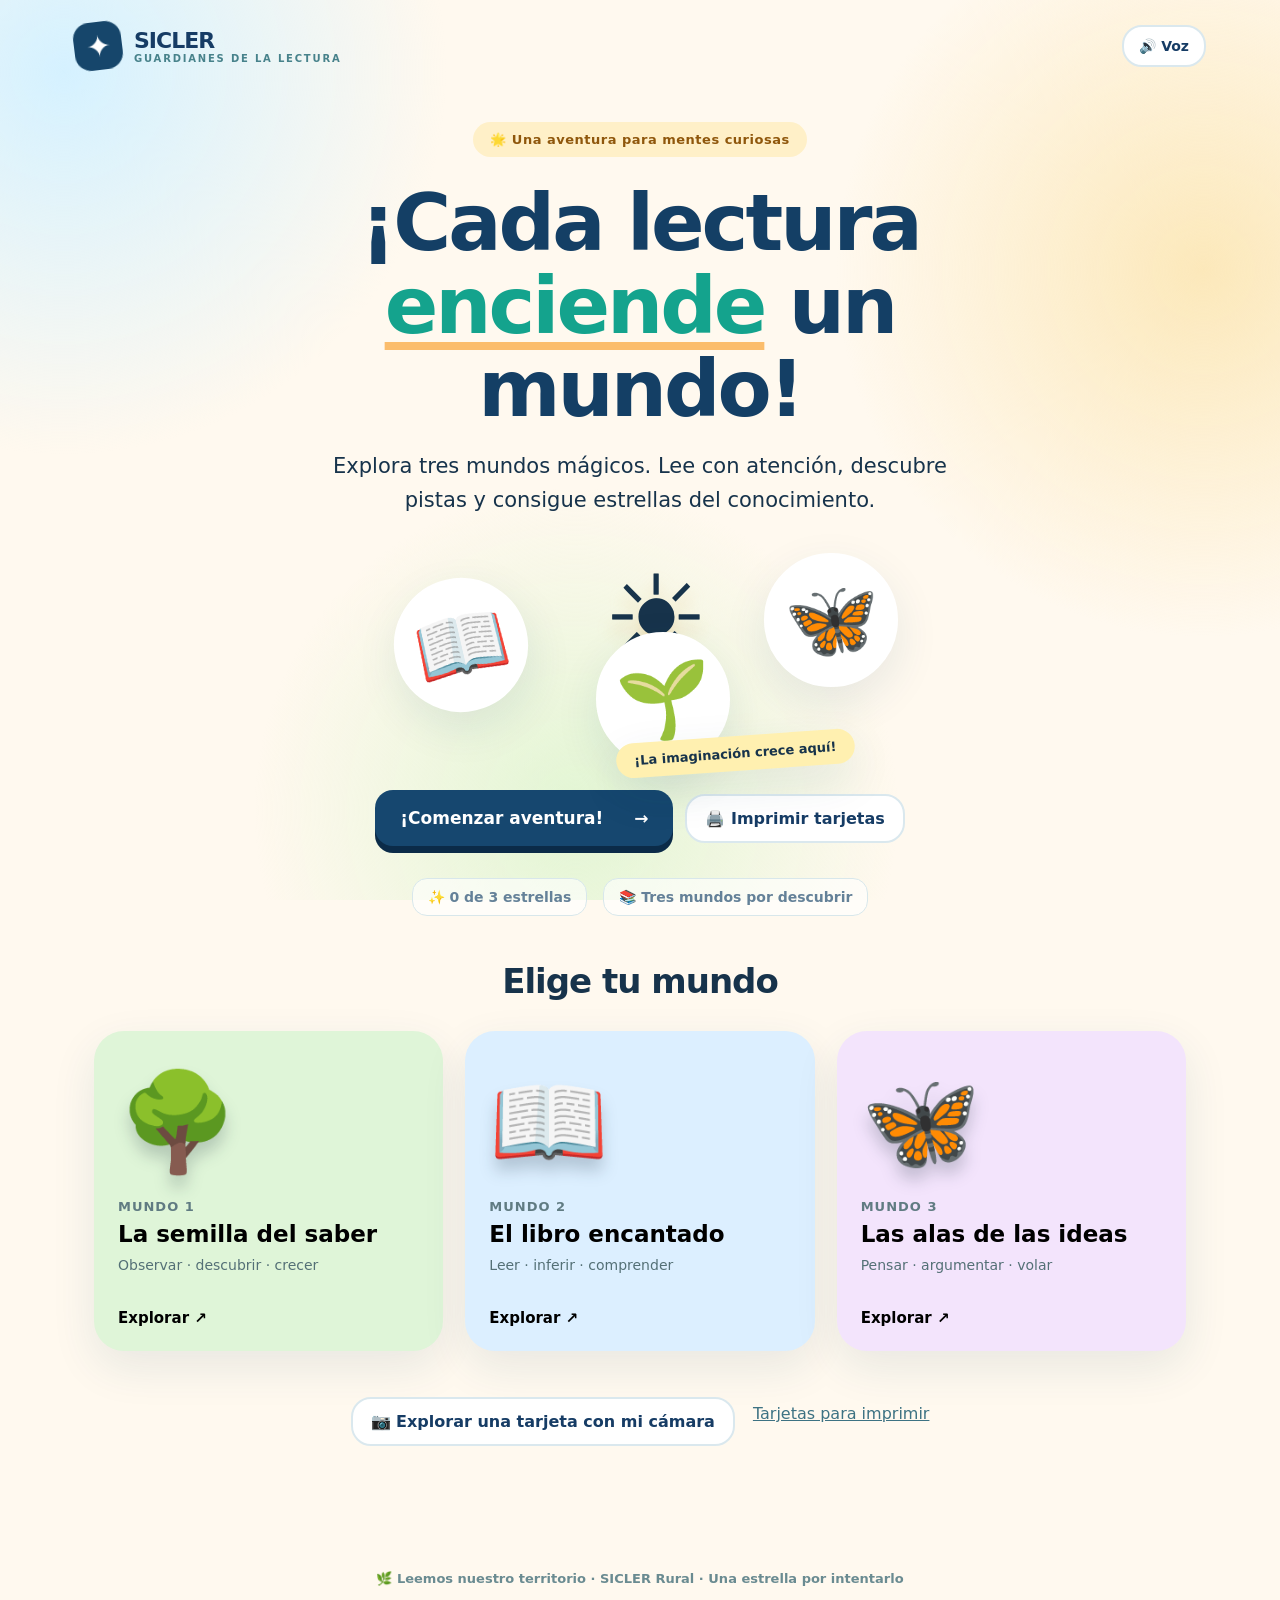
==== index.html @ 18a986d6 "Add files via upload" ====
<!doctype html><html lang="es"><head><meta charset="utf-8"><meta name="viewport" content="width=device-width,initial-scale=1,viewport-fit=cover"><meta name="theme-color" content="#123454"><meta name="description" content="Una aventura para leer, interpretar y descubrir cada día"><link rel="manifest" href="manifest.webmanifest"><link rel="icon" href="icon.svg" type="image/svg+xml"><link rel="stylesheet" href="style.css"><title>SICLER · Guardianes de la lectura</title></head><body><div class="blobs" aria-hidden="true"></div><header><a class="brand" href="./"><span class="brand-icon">✦</span><span>SICLER <small>GUARDIANES DE LA LECTURA</small></span></a><button id="sound" class="mini" type="button" aria-pressed="false" title="Activar voz">🔊 Voz</button></header><main><section id="home" class="view"><div class="eyebrow">🌟 Una aventura para mentes curiosas</div><h1>¡Cada lectura <em>enciende</em> un mundo!</h1><p class="lead">Explora tres mundos mágicos. Lee con atención, descubre pistas y consigue estrellas del conocimiento.</p><div class="hero-art" aria-hidden="true"><div class="sun">☀</div><span class="orb o1">📖</span><span class="orb o2">🦋</span><span class="orb o3">🌱</span><span class="hero-sticker">¡La imaginación crece aquí!</span></div><div class="hero-actions"><button class="primary" data-scene="semilla">¡Comenzar aventura! <span>→</span></button><a class="secondary" href="tarjetas.html">🖨️ Imprimir tarjetas</a></div><div class="stats"><span>✨ <b id="stars">0</b> de 3 estrellas</span><span>📚 Tres mundos por descubrir</span></div><h2 class="section-title">Elige tu mundo</h2><div class="world-grid"><button class="world plant" data-scene="semilla"><span class="w-emoji">🌳</span><span class="world-label">Mundo 1</span><strong>La semilla del saber</strong><small>Observar · descubrir · crecer</small><span class="open">Explorar ↗</span></button><button class="world book" data-scene="libro"><span class="w-emoji">📖</span><span class="world-label">Mundo 2</span><strong>El libro encantado</strong><small>Leer · inferir · comprender</small><span class="open">Explorar ↗</span></button><button class="world butterfly" data-scene="alas"><span class="w-emoji">🦋</span><span class="world-label">Mundo 3</span><strong>Las alas de las ideas</strong><small>Pensar · argumentar · volar</small><span class="open">Explorar ↗</span></button></div><div class="bottom-actions"><button id="openCamera" class="outlined">📷 Explorar una tarjeta con mi cámara</button><a class="muted-link" href="tarjetas.html">Tarjetas para imprimir</a></div></section><section id="experience" class="view hidden" aria-live="polite"><button class="back" id="back">← Volver a los mundos</button><div class="experience-card"><div class="scene-top"><span id="scene-tag" class="scene-tag"></span><span id="badge-state">⭐ Estrella por descubrir</span></div><div id="art" class="scene-art"></div><h2 id="scene-title"></h2><p id="scene-text" class="scene-text"></p><div class="story" id="story"></div><div class="question"><div class="q-label">💡 Reto de interpretación</div><h3 id="question"></h3><div id="choices" class="choices"></div><div id="feedback" class="feedback" role="status"></div></div><button class="primary next hidden" id="next">Explorar otro mundo →</button></div></section><section id="cameraView" class="view hidden"><button class="back" id="backCamera">← Volver</button><div class="experience-card"><span class="eyebrow">📷 Descubrimiento con cámara</span><h2>¡Apunta al color de tu tarjeta!</h2><p>Coloca la tarjeta frente a la cámara, con el cuadro de color dentro de la guía. Mantén el celular quieto.</p><div class="camera-box"><video id="video" autoplay muted playsinline></video><div class="aim" aria-hidden="true"><div class="aim-inner"></div></div><div class="cam-caption" id="camStatus">Preparando la cámara…</div></div><button id="cameraStop" class="outlined">Cerrar cámara</button><p class="subtle">Si la cámara no reconoce el marcador, también puedes elegir una experiencia:</p><div class="quick"><button data-scene="semilla">🟢 Semilla</button><button data-scene="libro">🔵 Libro</button><button data-scene="alas">🟣 Alas</button></div></div></section></main><footer>🌿 Leemos nuestro territorio · SICLER Rural · Una estrella por intentarlo</footer><script src="app.js" defer></script></body></html>
---- style.css ----
:root{--ink:#17334b;--blue:#163c65;--teal:#117d79;--cream:#fff9ef;--white:#fff;--orange:#ffbb64;--shadow:0 16px 45px #16456a19}*{box-sizing:border-box}html{scroll-behavior:smooth}body{margin:0;background:var(--cream);font-family:ui-rounded,"Trebuchet MS",system-ui,sans-serif;color:var(--ink);min-height:100vh;overflow-x:hidden}button,a{font:inherit}button{cursor:pointer}button:focus-visible,a:focus-visible{outline:4px solid #f6a73f;outline-offset:4px}.blobs{position:fixed;z-index:-1;inset:0;background:radial-gradient(circle at 5% 8%,#d5f1ff 0,transparent 26%),radial-gradient(circle at 94% 30%,#fce8ba 0,transparent 27%),radial-gradient(circle at 45% 90%,#e2f5d3 0,transparent 30%)}header{max-width:1180px;margin:auto;display:flex;justify-content:space-between;align-items:center;padding:22px 24px}.brand{display:flex;gap:12px;align-items:center;color:var(--blue);text-decoration:none;font-size:22px;font-weight:900;letter-spacing:-1px}.brand small{display:block;font-size:10px;letter-spacing:1.8px;color:#47828b}.brand-icon{display:grid;place-items:center;background:#16466b;color:white;width:48px;height:48px;border-radius:16px;font-size:30px;transform:rotate(-7deg)}.mini,.outlined,.secondary{border:2px solid #dae8ee;color:var(--blue);background:#fff;border-radius:20px;padding:13px 18px;font-weight:800;text-decoration:none}.mini{font-size:14px;padding:11px 15px}main{max-width:1140px;margin:auto;padding:16px 24px 70px}.view{animation:appear .35s ease both}.hidden{display:none!important}.eyebrow{display:inline-block;border-radius:100px;background:#fff0c8;color:#8f570c;font-size:13px;font-weight:900;padding:10px 17px;letter-spacing:.5px}h1{font-size:clamp(40px,7vw,79px);letter-spacing:-3px;line-height:1.05;max-width:840px;margin:25px auto 18px;text-align:center;color:#143f65}h1 em{color:#14a38d;font-style:normal;text-decoration:underline;text-decoration-color:#fbbd6c;text-decoration-thickness:8px;text-underline-offset:9px}.lead{font-size:clamp(16px,2.2vw,21px);line-height:1.65;text-align:center;max-width:650px;margin:0 auto}.view#home>.eyebrow{display:table;margin:14px auto}.hero-art{height:248px;position:relative;margin:10px auto 14px;max-width:630px}.sun{position:absolute;left:44%;top:9%;font-size:120px;filter:drop-shadow(0 12px 8px #e8b16455);animation:bob 5s ease-in-out infinite}.orb{position:absolute;background:#fff;border:7px solid white;border-radius:50%;width:134px;height:134px;display:grid;place-items:center;font-size:76px;box-shadow:var(--shadow);animation:bob 4s ease-in-out infinite}.o1{left:11%;top:20%;transform:rotate(-13deg)}.o2{right:9%;top:10%;animation-delay:.5s}.o3{left:43%;top:42%;animation-delay:1s}.hero-sticker{position:absolute;bottom:5px;right:16%;background:#fff0b0;border-radius:50px;padding:10px 18px;font-weight:900;transform:rotate(-4deg);box-shadow:var(--shadow);font-size:13px}.hero-actions{display:flex;gap:12px;align-items:center;justify-content:center;flex-wrap:wrap}.primary{background:#16476f;color:white;border:0;border-radius:18px;padding:18px 25px;font-size:17px;font-weight:900;box-shadow:0 7px 0 #0b2b48;transition:transform .2s}.primary:hover{transform:translateY(-3px)}.primary:active{transform:translateY(5px);box-shadow:0 2px 0 #0b2b48}.primary span{margin-left:25px}.stats{display:flex;flex-wrap:wrap;justify-content:center;gap:16px;color:#648198;margin:32px 0 45px;font-size:14px;font-weight:800}.stats span{border:1px solid #d8e7eb;padding:10px 15px;border-radius:15px;background:#fff9}.section-title{font-size:clamp(24px,3vw,34px);letter-spacing:-1px;text-align:center}.world-grid{display:grid;grid-template-columns:repeat(3,1fr);gap:22px;margin:30px 0}.world{min-height:320px;display:flex;flex-direction:column;text-align:left;border:2px solid transparent;padding:22px;border-radius:30px;box-shadow:var(--shadow);transition:transform .22s,box-shadow .22s}.world:hover{transform:translateY(-7px);box-shadow:0 22px 40px #193d6140}.plant{background:#dff5d8}.book{background:#dcefff}.butterfly{background:#f3e4fc}.w-emoji{font-size:96px;text-align:center;filter:drop-shadow(0 12px 8px #1233);line-height:1.4}.world-label{font-size:13px;font-weight:900;color:#607b82;margin-top:10px;text-transform:uppercase;letter-spacing:1px}.world strong{font-size:23px;line-height:1.2;margin:7px 0}.world small{font-size:14px;line-height:1.4;color:#547076}.open{font-size:15px;font-weight:900;margin-top:auto;padding-top:22px}.bottom-actions{display:flex;justify-content:center;align-items:center;flex-wrap:wrap;gap:18px;margin:30px}.muted-link{color:#3d7283}.back{border:0;background:transparent;color:#245d78;font-weight:900;padding:13px 0 22px}.experience-card{max-width:800px;margin:auto;border-radius:32px;background:#fff;padding:clamp(20px,4vw,44px);box-shadow:var(--shadow)}.experience-card h2{text-align:center;font-size:clamp(27px,5vw,42px);margin:15px 0}.scene-top{display:flex;justify-content:space-between;align-items:center;gap:10px;font-size:13px;font-weight:900;color:#728a96}.scene-tag{background:#e7f4ed;color:#2d7760;padding:9px 14px;border-radius:100px}.scene-art{height:260px;border-radius:26px;background:linear-gradient(145deg,#c7f4e7,#f8eab1);display:grid;place-items:center;position:relative;overflow:hidden}.scene-art.book-bg{background:linear-gradient(135deg,#b8e6fc,#fff4d7)}.scene-art.ala-bg{background:linear-gradient(135deg,#e6d3fc,#ffe5ef)}.scene-art .big-art{font-size:clamp(110px,24vw,174px);animation:float 3.3s ease-in-out infinite;filter:drop-shadow(0 18px 5px #1232)}.sparkle{position:absolute;font-size:34px;animation:bob 3s ease-in-out infinite}.s1{top:10%;left:15%}.s2{top:30%;right:12%;animation-delay:1s}.s3{bottom:8%;left:32%;animation-delay:2s}.scene-text{text-align:center;font-weight:700;color:#4f7180;line-height:1.6}.story{margin:24px 0;background:#f1f9fb;border-left:5px solid #4db9bc;border-radius:15px;padding:19px 21px;line-height:1.8;font-size:17px}.question{background:#fff8e9;padding:23px;border-radius:24px}.q-label{font-size:13px;color:#a76b1b;font-weight:900;text-transform:uppercase}.question h3{font-size:22px;line-height:1.4}.choices{display:grid;gap:10px}.choice{border:2px solid #e6d9c4;border-radius:16px;background:white;padding:17px 18px;text-align:left;font-weight:800;color:#244761;transition:background .15s}.choice:hover{background:#f8f0dc}.choice.correct{border-color:#2eaf79;background:#dcfce8}.choice.wrong{border-color:#e49e81;background:#ffede5}.choice:disabled{cursor:default}.feedback{font-weight:850;min-height:26px;margin-top:12px;line-height:1.5}.next{display:block;margin:25px auto 0}.camera-box{height:330px;background:#153649;border-radius:22px;position:relative;overflow:hidden}.camera-box video{width:100%;height:100%;object-fit:cover}.aim{position:absolute;inset:12%;border:4px dashed #ffde87;border-radius:24px;display:grid;place-items:center;pointer-events:none}.aim-inner{width:110px;height:110px;border:3px solid #fff;border-radius:20px;box-shadow:0 0 40px #fff8}.cam-caption{position:absolute;bottom:0;left:0;right:0;padding:12px;background:#14394adf;text-align:center;color:white;font-weight:800}.subtle{font-size:14px;color:#637c85}.quick{display:flex;gap:8px;flex-wrap:wrap}.quick button{background:#eaf4f5;border:0;padding:12px 15px;border-radius:14px;font-weight:850}.outlined{margin-top:16px}footer{text-align:center;padding:25px;color:#6a8b91;font-size:13px;font-weight:750}@keyframes bob{50%{translate:0 -14px}}@keyframes float{50%{transform:translateY(-12px) rotate(4deg)}}@keyframes appear{from{opacity:0;transform:translateY(13px)}to{opacity:1;transform:translateY(0)}}@media(max-width:720px){header{padding:14px 16px}.brand{font-size:17px}.brand small{font-size:8px}.brand-icon{width:40px;height:40px}.hero-art{height:220px}.orb{width:100px;height:100px;font-size:60px}.sun{font-size:90px}.hero-sticker{right:4%;bottom:4px}.world-grid{grid-template-columns:1fr;gap:13px}.world{min-height:155px;display:grid;grid-template-columns:105px 1fr;column-gap:8px;align-items:center}.w-emoji{grid-row:1/5;font-size:76px}.world-label{margin:0}.world strong{font-size:21px}.open{padding:0}.experience-card{padding:18px}.story{font-size:16px}.stats{margin-bottom:22px}}@media(prefers-reduced-motion:reduce){*,*:before,*:after{animation:none!important;transition:none!important;scroll-behavior:auto!important}}
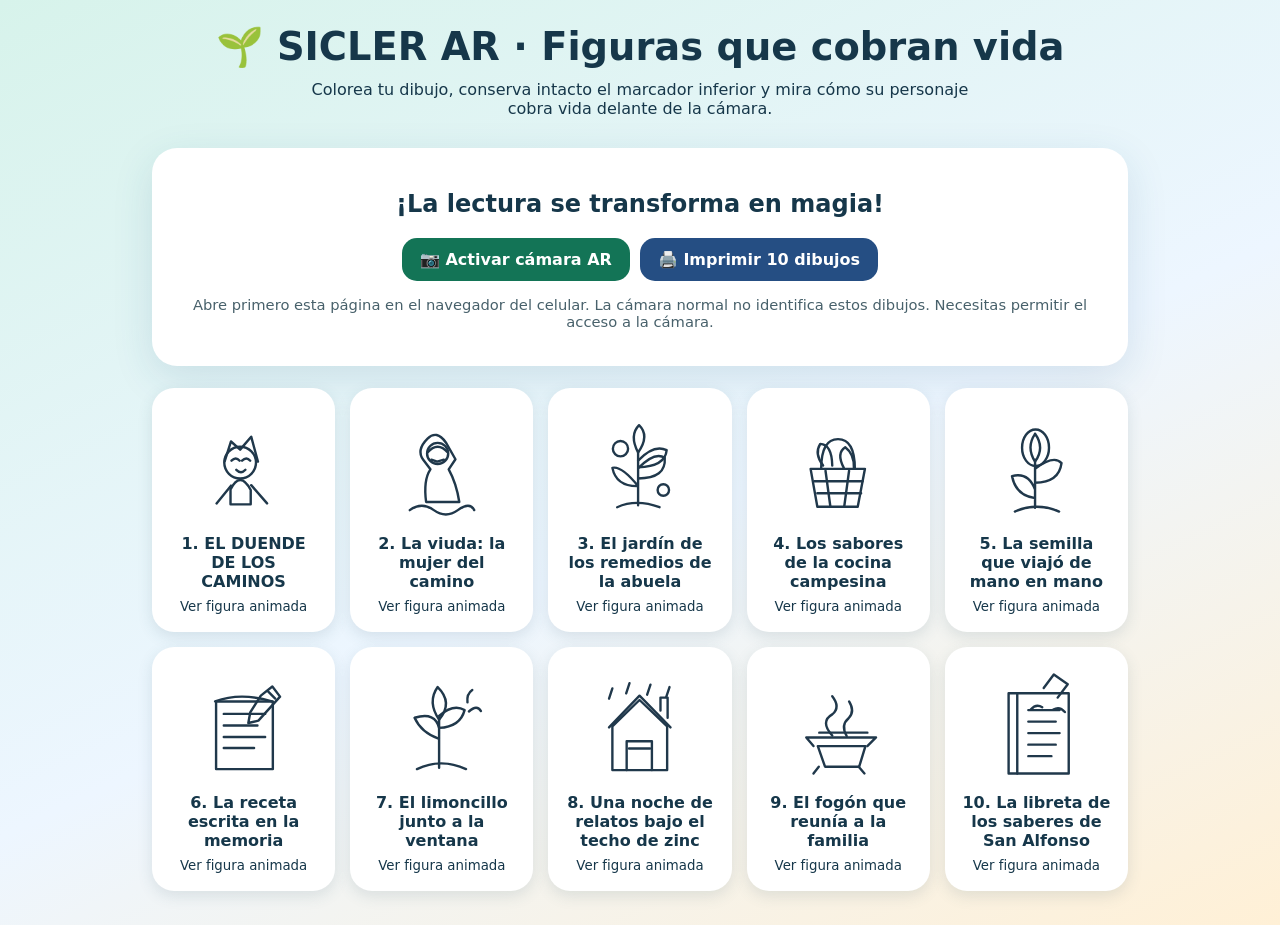
==== commit b6bc71e9: "Add files via upload" ====
--- a/index.html
+++ b/index.html
@@ -1 +1 @@
-<!doctype html><html lang="es"><head><meta charset="utf-8"><meta name="viewport" content="width=device-width,initial-scale=1,viewport-fit=cover"><meta name="theme-color" content="#123454"><meta name="description" content="Una aventura para leer, interpretar y descubrir cada día"><link rel="manifest" href="manifest.webmanifest"><link rel="icon" href="icon.svg" type="image/svg+xml"><link rel="stylesheet" href="style.css"><title>SICLER · Guardianes de la lectura</title></head><body><div class="blobs" aria-hidden="true"></div><header><a class="brand" href="./"><span class="brand-icon">✦</span><span>SICLER <small>GUARDIANES DE LA LECTURA</small></span></a><button id="sound" class="mini" type="button" aria-pressed="false" title="Activar voz">🔊 Voz</button></header><main><section id="home" class="view"><div class="eyebrow">🌟 Una aventura para mentes curiosas</div><h1>¡Cada lectura <em>enciende</em> un mundo!</h1><p class="lead">Explora tres mundos mágicos. Lee con atención, descubre pistas y consigue estrellas del conocimiento.</p><div class="hero-art" aria-hidden="true"><div class="sun">☀</div><span class="orb o1">📖</span><span class="orb o2">🦋</span><span class="orb o3">🌱</span><span class="hero-sticker">¡La imaginación crece aquí!</span></div><div class="hero-actions"><button class="primary" data-scene="semilla">¡Comenzar aventura! <span>→</span></button><a class="secondary" href="tarjetas.html">🖨️ Imprimir tarjetas</a></div><div class="stats"><span>✨ <b id="stars">0</b> de 3 estrellas</span><span>📚 Tres mundos por descubrir</span></div><h2 class="section-title">Elige tu mundo</h2><div class="world-grid"><button class="world plant" data-scene="semilla"><span class="w-emoji">🌳</span><span class="world-label">Mundo 1</span><strong>La semilla del saber</strong><small>Observar · descubrir · crecer</small><span class="open">Explorar ↗</span></button><button class="world book" data-scene="libro"><span class="w-emoji">📖</span><span class="world-label">Mundo 2</span><strong>El libro encantado</strong><small>Leer · inferir · comprender</small><span class="open">Explorar ↗</span></button><button class="world butterfly" data-scene="alas"><span class="w-emoji">🦋</span><span class="world-label">Mundo 3</span><strong>Las alas de las ideas</strong><small>Pensar · argumentar · volar</small><span class="open">Explorar ↗</span></button></div><div class="bottom-actions"><button id="openCamera" class="outlined">📷 Explorar una tarjeta con mi cámara</button><a class="muted-link" href="tarjetas.html">Tarjetas para imprimir</a></div></section><section id="experience" class="view hidden" aria-live="polite"><button class="back" id="back">← Volver a los mundos</button><div class="experience-card"><div class="scene-top"><span id="scene-tag" class="scene-tag"></span><span id="badge-state">⭐ Estrella por descubrir</span></div><div id="art" class="scene-art"></div><h2 id="scene-title"></h2><p id="scene-text" class="scene-text"></p><div class="story" id="story"></div><div class="question"><div class="q-label">💡 Reto de interpretación</div><h3 id="question"></h3><div id="choices" class="choices"></div><div id="feedback" class="feedback" role="status"></div></div><button class="primary next hidden" id="next">Explorar otro mundo →</button></div></section><section id="cameraView" class="view hidden"><button class="back" id="backCamera">← Volver</button><div class="experience-card"><span class="eyebrow">📷 Descubrimiento con cámara</span><h2>¡Apunta al color de tu tarjeta!</h2><p>Coloca la tarjeta frente a la cámara, con el cuadro de color dentro de la guía. Mantén el celular quieto.</p><div class="camera-box"><video id="video" autoplay muted playsinline></video><div class="aim" aria-hidden="true"><div class="aim-inner"></div></div><div class="cam-caption" id="camStatus">Preparando la cámara…</div></div><button id="cameraStop" class="outlined">Cerrar cámara</button><p class="subtle">Si la cámara no reconoce el marcador, también puedes elegir una experiencia:</p><div class="quick"><button data-scene="semilla">🟢 Semilla</button><button data-scene="libro">🔵 Libro</button><button data-scene="alas">🟣 Alas</button></div></div></section></main><footer>🌿 Leemos nuestro territorio · SICLER Rural · Una estrella por intentarlo</footer><script src="app.js" defer></script></body></html>+<!doctype html><html lang="es"><head><meta charset="utf-8"><meta name="viewport" content="width=device-width,initial-scale=1"><meta name="theme-color" content="#137456"><title>SICLER AR · Figuras que cobran vida</title><link rel="stylesheet" href="assets/style.css"></head><body><header><h1>🌱 SICLER AR · Figuras que cobran vida</h1><p>Colorea tu dibujo, conserva intacto el marcador inferior y mira cómo su personaje cobra vida delante de la cámara.</p></header><main><section class="hero"><h2>¡La lectura se transforma en magia!</h2><div class="buttons"><button class="btn" id="start">📷 Activar cámara AR</button><a class="btn secondary" href="tarjetas.html">🖨️ Imprimir 10 dibujos</a></div><p class="note">Abre primero esta página en el navegador del celular. La cámara normal no identifica estos dibujos. Necesitas permitir el acceso a la cámara.</p></section><section class="cards" id="cards"><button class="tile" data-id="1"><img src="assets/figura-01.svg" alt="Dibujo de Duende del bosque"><strong>1. EL DUENDE DE LOS CAMINOS</strong><small>Ver figura animada</small></button><button class="tile" data-id="2"><img src="assets/figura-02.svg" alt="Dibujo de Figura del camino"><strong>2. La viuda: la mujer del camino</strong><small>Ver figura animada</small></button><button class="tile" data-id="3"><img src="assets/figura-03.svg" alt="Dibujo de Jardín medicinal"><strong>3. El jardín de los remedios de la abuela</strong><small>Ver figura animada</small></button><button class="tile" data-id="4"><img src="assets/figura-04.svg" alt="Dibujo de Canasta campesina"><strong>4. Los sabores de la cocina campesina</strong><small>Ver figura animada</small></button><button class="tile" data-id="5"><img src="assets/figura-05.svg" alt="Dibujo de Semilla viajera"><strong>5. La semilla que viajó de mano en mano</strong><small>Ver figura animada</small></button><button class="tile" data-id="6"><img src="assets/figura-06.svg" alt="Dibujo de Receta de la memoria"><strong>6. La receta escrita en la memoria</strong><small>Ver figura animada</small></button><button class="tile" data-id="7"><img src="assets/figura-07.svg" alt="Dibujo de Planta de limoncillo"><strong>7. El limoncillo junto a la ventana</strong><small>Ver figura animada</small></button><button class="tile" data-id="8"><img src="assets/figura-08.svg" alt="Dibujo de Casa bajo la lluvia"><strong>8. Una noche de relatos bajo el techo de zinc</strong><small>Ver figura animada</small></button><button class="tile" data-id="9"><img src="assets/figura-09.svg" alt="Dibujo de Fogón familiar"><strong>9. El fogón que reunía a la familia</strong><small>Ver figura animada</small></button><button class="tile" data-id="10"><img src="assets/figura-10.svg" alt="Dibujo de Libreta de San Alfonso"><strong>10. La libreta de los saberes de San Alfonso</strong><small>Ver figura animada</small></button></section></main><section class="screen" id="screen"><video id="camera" playsinline autoplay muted></video><div class="overlay"><div id="figure" class="figure"><img id="living" alt="Figura animada"></div></div><div id="status">Apunta al marcador de color debajo del dibujo. No lo colorees.</div><button id="close" aria-label="Cerrar">×</button><div id="caption" class="sceneCaption"></div></section><script src="assets/app.js" defer></script></body></html>
--- a/assets/style.css
+++ b/assets/style.css
@@ -0,0 +1 @@
+*{box-sizing:border-box}body{margin:0;font-family:system-ui,Arial,sans-serif;color:#16374a;background:linear-gradient(155deg,#d7f3eb,#edf6ff 55%,#fff0d6);min-height:100vh}header{text-align:center;padding:24px 15px 8px}h1{margin:0;font-size:clamp(1.55rem,5vw,2.4rem)}header p{margin:10px auto;max-width:700px}main{max-width:1000px;margin:auto;padding:12px}.hero{background:white;border-radius:25px;box-shadow:0 12px 40px #215b7f22;padding:22px;text-align:center}.buttons{display:flex;justify-content:center;gap:10px;flex-wrap:wrap}.btn{font:inherit;font-weight:750;border:0;border-radius:15px;background:#137456;color:white;padding:12px 18px;cursor:pointer;text-decoration:none}.btn.secondary{background:#254e83}.note{font-size:.92rem;color:#48616b}.cards{display:grid;grid-template-columns:repeat(auto-fit,minmax(180px,1fr));gap:15px;margin:22px 0}.tile{border:0;background:#fff;border-radius:22px;padding:17px;box-shadow:0 5px 15px #335c6722;cursor:pointer;font:inherit;color:inherit;text-align:center}.tile img{width:110px;height:120px;object-fit:contain}.tile strong{display:block;margin:5px 0}.screen{display:none;position:fixed;inset:0;background:#092f37;z-index:30;overflow:hidden}.screen.show{display:block}video{width:100%;height:100%;object-fit:cover;display:block}.overlay{position:absolute;inset:0;pointer-events:none}.figure{position:absolute;width:40%;max-width:310px;transform-origin:center 80%;filter:drop-shadow(0 9px 5px #0006);animation:float 2.8s ease-in-out infinite;transition:left .2s,top .2s;display:none}.figure.active{display:block}.figure img{width:100%;display:block;animation:sway 1.8s ease-in-out infinite alternate}#status{position:absolute;top:12px;left:12px;right:65px;color:#fff;background:#173646c9;border-radius:12px;padding:10px;font-weight:700}#close{position:absolute;right:12px;top:10px;background:#fff;color:#133547;border:0;border-radius:12px;padding:10px;font-size:24px;cursor:pointer}.sceneCaption{position:absolute;bottom:18px;left:12px;right:12px;background:#fffef0ed;border-radius:17px;padding:12px;text-align:center;display:none}.sceneCaption.show{display:block}@keyframes float{0%,100%{transform:translate(-50%,-50%) rotate(-3deg) scale(1)}50%{transform:translate(-50%,-57%) rotate(4deg) scale(1.09)}}@keyframes sway{0%{transform:rotateY(-18deg)}100%{transform:rotateY(18deg)}}@media print{.noprint{display:none!important}}
